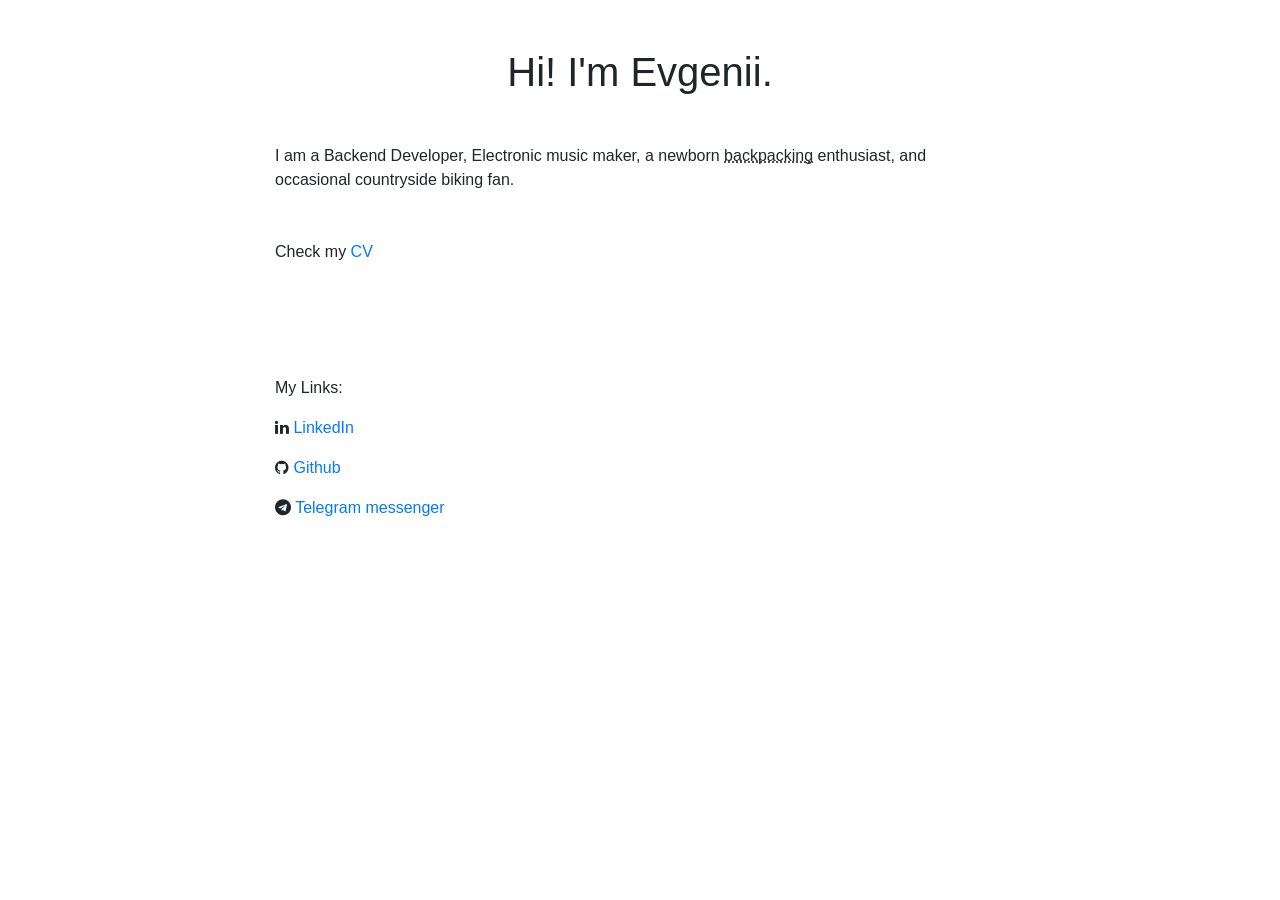
==== index.html @ 16bb4232 "Use nbsp" ====
<!doctype html>
<html lang="en">

<head>
    <!-- Required meta tags -->
    <meta charset="utf-8">
    <meta name="viewport" content="width=device-width, initial-scale=1, shrink-to-fit=no">

    <!-- Bootstrap CSS -->
    <link rel="stylesheet" href="https://cdn.jsdelivr.net/npm/bootstrap@4.5.3/dist/css/bootstrap.min.css"
        integrity="sha384-TX8t27EcRE3e/ihU7zmQxVncDAy5uIKz4rEkgIXeMed4M0jlfIDPvg6uqKI2xXr2" crossorigin="anonymous">

    <!-- Font-Awesome -->
    <link rel="stylesheet" href="https://cdnjs.cloudflare.com/ajax/libs/font-awesome/4.7.0/css/font-awesome.min.css">

    <title>Iamthen0ise Home Page</title>
</head>

<body>

    <!-- Page Content -->
    <div class="container">
        <div class="row">
            <div class="col-md-8 col-sm-12 offset-md-2">
                <h1 class="text-center mt-5">Hi! I'm Evgenii.</h1>
                <p class="mt-5">I am a Backend Developer, Electronic music maker, a newborn <abbr
                        title="Backpacking is an adventure that blends hiking with backcountry camping.">
                        backpacking</abbr> enthusiast, and occasional countryside biking fan.</p>
                <p class="mt-5">Check my <a href="docs/Uvarov_CV_en.pdf">CV</a></p>
            </div>
            <div class="col-md-8 col-sm-12 offset-md-2 text-left">
                <span>
                    <p class="mt-5 pt-5">My Links:</p>
                    <p>
                        <i class="fa fa-linkedin"></i><a href="https://www.linkedin.com/in/eugene-uvarov-30409029/">&nbsp;LinkedIn</a></p>
                    </p>
                    <p>
                        <i class="fa fa-github"></i><a href="https://github.com/iamthen0ise">&nbsp;Github</a>
                    </p>
               
                    <p>
                        <i class="fa fa-telegram"></i><a href="https://t.me/ultranoise">&nbsp;Telegram messenger</a></p>
                    </p>
                </span>
            </div>
        </div>
    </div>

    <script src="https://code.jquery.com/jquery-3.5.1.slim.min.js"
        integrity="sha384-DfXdz2htPH0lsSSs5nCTpuj/zy4C+OGpamoFVy38MVBnE+IbbVYUew+OrCXaRkfj"
        crossorigin="anonymous"></script>
    <script src="https://cdn.jsdelivr.net/npm/bootstrap@4.5.3/dist/js/bootstrap.bundle.min.js"
        integrity="sha384-ho+j7jyWK8fNQe+A12Hb8AhRq26LrZ/JpcUGGOn+Y7RsweNrtN/tE3MoK7ZeZDyx"
        crossorigin="anonymous"></script>
</body>

</html>
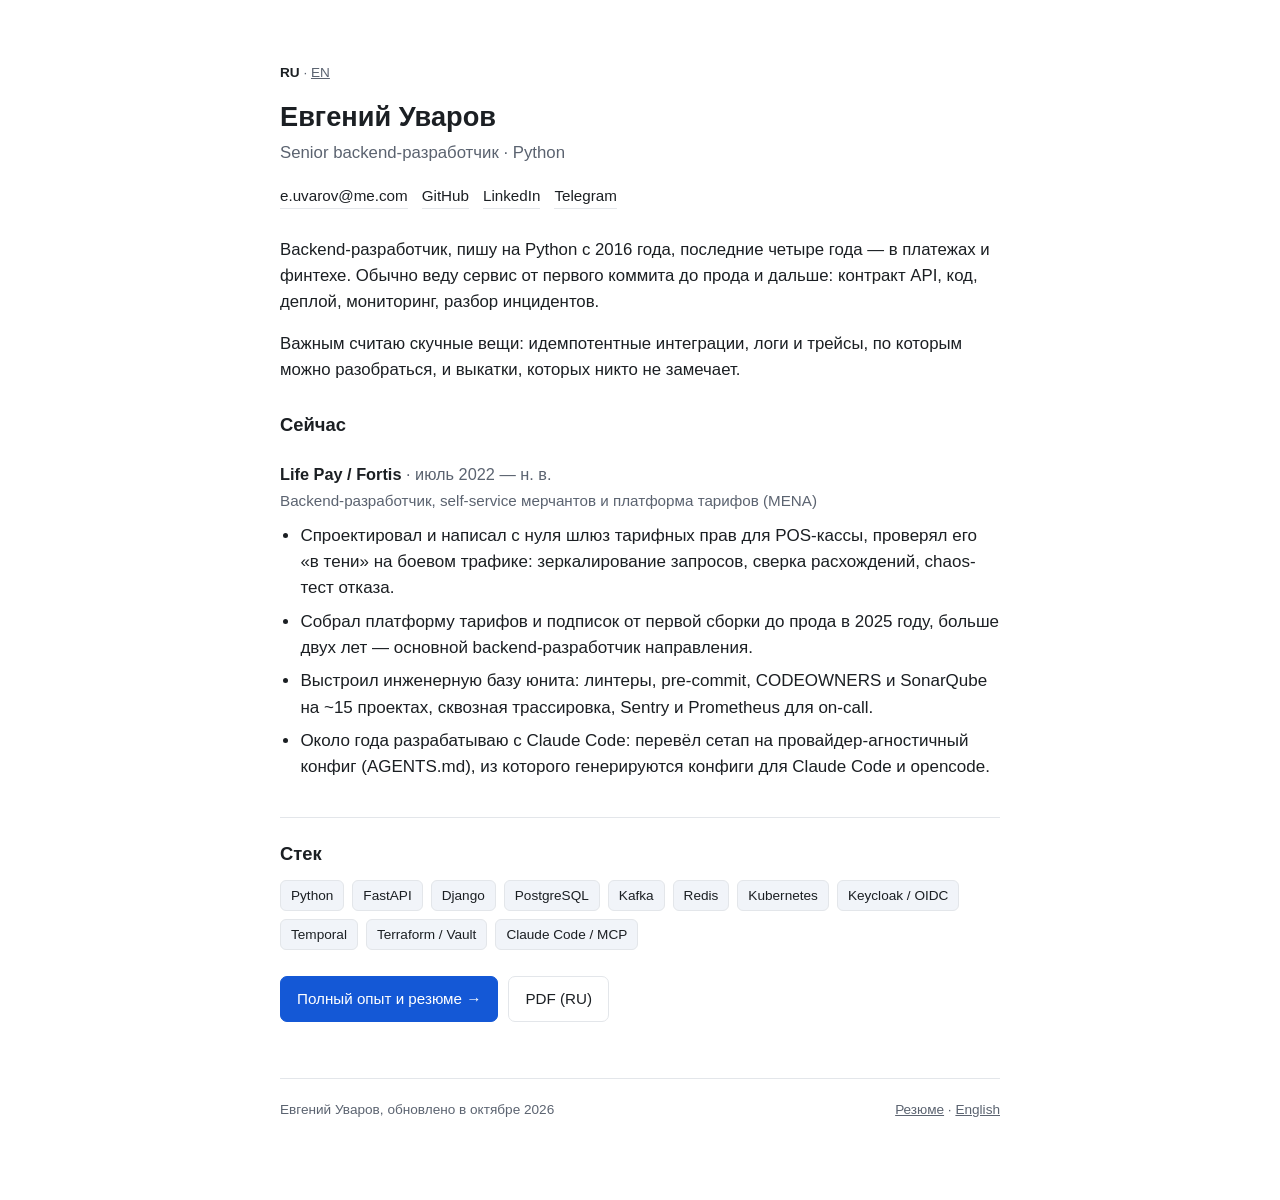
==== commit 3074d1ff: "Update cv" ====
--- a/index.html
+++ b/index.html
@@ -1,57 +1,86 @@
 <!doctype html>
-<html lang="en">
+<html lang="ru">
+<head>
+<meta charset="utf-8">
+<meta name="viewport" content="width=device-width, initial-scale=1">
+<title>Евгений Уваров — Senior backend-разработчик (Python)</title>
+<meta name="description" content="Евгений Уваров — senior backend-разработчик на Python, 10+ лет, последние 4 года в платежах и финтехе (Life Pay / Fortis). FastAPI, Django, PostgreSQL, Kafka, Kubernetes.">
+<link rel="canonical" href="https://iamthen0ise.github.io/">
+<link rel="alternate" hreflang="ru" href="https://iamthen0ise.github.io/">
+<link rel="alternate" hreflang="en" href="https://iamthen0ise.github.io/en/">
+<link rel="alternate" hreflang="x-default" href="https://iamthen0ise.github.io/">
+<meta property="og:type" content="profile">
+<meta property="og:title" content="Евгений Уваров — Senior backend-разработчик (Python)">
+<meta property="og:description" content="10+ лет на Python, последние 4 года — платежи и финтех. FastAPI, Django, PostgreSQL, Kafka, Kubernetes.">
+<meta property="og:url" content="https://iamthen0ise.github.io/">
+<meta name="twitter:card" content="summary">
+<link rel="stylesheet" href="assets/style.css">
+<script type="application/ld+json">
+{
+  "@context": "https://schema.org",
+  "@type": "Person",
+  "name": "Evgenii Uvarov",
+  "alternateName": "Евгений Уваров",
+  "jobTitle": "Senior Backend Developer (Python)",
+  "email": "mailto:e.uvarov@me.com",
+  "url": "https://iamthen0ise.github.io/",
+  "sameAs": [
+    "https://github.com/iamthen0ise",
+    "https://www.linkedin.com/in/eugene-uvarov-30409029/",
+    "https://t.me/evgenii_uvarov_dev"
+  ],
+  "knowsAbout": ["Python", "FastAPI", "Django", "PostgreSQL", "Kafka", "Kubernetes", "Keycloak", "Temporal"]
+}
+</script>
+</head>
+<body>
+<div class="wrap">
 
-<head>
-    <!-- Required meta tags -->
-    <meta charset="utf-8">
-    <meta name="viewport" content="width=device-width, initial-scale=1, shrink-to-fit=no">
+  <p class="lang-switch"><a href="/" aria-current="true">RU</a> · <a href="/en/">EN</a></p>
 
-    <!-- Bootstrap CSS -->
-    <link rel="stylesheet" href="https://cdn.jsdelivr.net/npm/bootstrap@4.5.3/dist/css/bootstrap.min.css"
-        integrity="sha384-TX8t27EcRE3e/ihU7zmQxVncDAy5uIKz4rEkgIXeMed4M0jlfIDPvg6uqKI2xXr2" crossorigin="anonymous">
+  <header class="page-head">
+    <h1>Евгений Уваров</h1>
+    <p class="role">Senior backend-разработчик · Python</p>
+  </header>
 
-    <!-- Font-Awesome -->
-    <link rel="stylesheet" href="https://cdnjs.cloudflare.com/ajax/libs/font-awesome/4.7.0/css/font-awesome.min.css">
+  <nav class="contacts" aria-label="Контакты">
+    <a href="mailto:e.uvarov@me.com">e.uvarov@me.com</a>
+    <a href="https://github.com/iamthen0ise">GitHub</a>
+    <a href="https://www.linkedin.com/in/eugene-uvarov-30409029/">LinkedIn</a>
+    <a href="https://t.me/evgenii_uvarov_dev">Telegram</a>
+  </nav>
 
-    <title>Iamthen0ise Home Page</title>
-</head>
+  <main>
+    <p class="lede">Backend-разработчик, пишу на Python с 2016 года, последние четыре года — в платежах и финтехе. Обычно веду сервис от первого коммита до прода и дальше: контракт API, код, деплой, мониторинг, разбор инцидентов.</p>
+    <p class="lede">Важным считаю скучные вещи: идемпотентные интеграции, логи и трейсы, по которым можно разобраться, и выкатки, которых никто не замечает.</p>
 
-<body>
+    <h2>Сейчас</h2>
+    <h3>Life Pay / Fortis <span class="dates">· июль 2022 — н. в.</span></h3>
+    <p class="role">Backend-разработчик, self-service мерчантов и платформа тарифов (MENA)</p>
+    <ul class="bullets">
+      <li>Спроектировал и написал с нуля шлюз тарифных прав для POS-кассы, проверял его «в тени» на боевом трафике: зеркалирование запросов, сверка расхождений, chaos-тест отказа.</li>
+      <li>Собрал платформу тарифов и подписок от первой сборки до прода в 2025 году, больше двух лет — основной backend-разработчик направления.</li>
+      <li>Выстроил инженерную базу юнита: линтеры, pre-commit, CODEOWNERS и SonarQube на ~15 проектах, сквозная трассировка, Sentry и Prometheus для on-call.</li>
+      <li class="print-trim">Около года разрабатываю с Claude Code: перевёл сетап на провайдер-агностичный конфиг (AGENTS.md), из которого генерируются конфиги для Claude Code и opencode.</li>
+    </ul>
 
-    <!-- Page Content -->
-    <div class="container">
-        <div class="row">
-            <div class="col-md-8 col-sm-12 offset-md-2">
-                <h1 class="text-center mt-5">Hi! I'm Evgenii.</h1>
-                <p class="mt-5">I am a Backend Developer, Electronic music maker, a newborn <abbr
-                        title="Backpacking is an adventure that blends hiking with backcountry camping.">
-                        backpacking</abbr> enthusiast, and occasional countryside biking fan.</p>
-                <p class="mt-5">Check my <a href="docs/Uvarov_CV_en.pdf">CV</a></p>
-            </div>
-            <div class="col-md-8 col-sm-12 offset-md-2 text-left">
-                <span>
-                    <p class="mt-5 pt-5">My Links:</p>
-                    <p>
-                        <i class="fa fa-linkedin"></i><a href="https://www.linkedin.com/in/eugene-uvarov-30409029/">&nbsp;LinkedIn</a></p>
-                    </p>
-                    <p>
-                        <i class="fa fa-github"></i><a href="https://github.com/iamthen0ise">&nbsp;Github</a>
-                    </p>
-               
-                    <p>
-                        <i class="fa fa-telegram"></i><a href="https://t.me/ultranoise">&nbsp;Telegram messenger</a></p>
-                    </p>
-                </span>
-            </div>
-        </div>
+    <h2>Стек</h2>
+    <ul class="tags">
+      <li>Python</li><li>FastAPI</li><li>Django</li><li>PostgreSQL</li><li>Kafka</li><li>Redis</li>
+      <li>Kubernetes</li><li>Keycloak / OIDC</li><li>Temporal</li><li>Terraform / Vault</li><li>Claude Code / MCP</li>
+    </ul>
+
+    <div class="cta-row">
+      <a class="btn primary" href="/cv/">Полный опыт и резюме →</a>
+      <a class="btn" href="/docs/Uvarov_CV_ru.pdf">PDF (RU)</a>
     </div>
+  </main>
 
-    <script src="https://code.jquery.com/jquery-3.5.1.slim.min.js"
-        integrity="sha384-DfXdz2htPH0lsSSs5nCTpuj/zy4C+OGpamoFVy38MVBnE+IbbVYUew+OrCXaRkfj"
-        crossorigin="anonymous"></script>
-    <script src="https://cdn.jsdelivr.net/npm/bootstrap@4.5.3/dist/js/bootstrap.bundle.min.js"
-        integrity="sha384-ho+j7jyWK8fNQe+A12Hb8AhRq26LrZ/JpcUGGOn+Y7RsweNrtN/tE3MoK7ZeZDyx"
-        crossorigin="anonymous"></script>
+  <footer class="page-foot">
+    <span>Евгений Уваров, обновлено в октябре 2026</span>
+    <nav><a href="/cv/">Резюме</a> · <a href="/en/">English</a></nav>
+  </footer>
+
+</div>
 </body>
-
 </html>
--- a/assets/style.css
+++ b/assets/style.css
@@ -0,0 +1,267 @@
+/* Evgenii Uvarov — resume site. Plain, semantic, print-friendly. */
+
+:root {
+  --bg: #ffffff;
+  --fg: #1b1f23;
+  --muted: #5b6370;
+  --accent: #1458d6;
+  --border: #e3e6ea;
+  --tag-bg: #f1f4f9;
+  --stack-fg: #556070;
+  --max-width: 760px;
+  --mono: "SF Mono", "Consolas", "Menlo", "Liberation Mono", monospace;
+  --sans: -apple-system, BlinkMacSystemFont, "Segoe UI", Roboto, "Helvetica Neue", Arial, sans-serif;
+}
+
+@media (prefers-color-scheme: dark) {
+  :root {
+    --bg: #15171a;
+    --fg: #e7e9ec;
+    --muted: #9aa3ad;
+    --accent: #6ea2ff;
+    --border: #2a2e33;
+    --tag-bg: #1f2227;
+    --stack-fg: #8b94a0;
+    --btn-primary-fg: #0b1220;
+  }
+}
+
+* { box-sizing: border-box; }
+
+html { -webkit-text-size-adjust: 100%; }
+
+body {
+  margin: 0;
+  padding: 0;
+  background: var(--bg);
+  color: var(--fg);
+  font-family: var(--sans);
+  line-height: 1.55;
+  font-size: 17px;
+}
+
+.wrap {
+  max-width: var(--max-width);
+  margin: 0 auto;
+  padding: 48px 20px 80px;
+}
+
+header.page-head h1 {
+  font-size: 1.7rem;
+  margin: 0 0 2px;
+}
+
+header.page-head p.role {
+  margin: 0 0 18px;
+  color: var(--muted);
+  font-size: 1.05rem;
+}
+
+nav.contacts {
+  display: flex;
+  flex-wrap: wrap;
+  gap: 14px;
+  margin: 0 0 28px;
+  padding: 0;
+  list-style: none;
+  font-size: 0.95rem;
+}
+
+nav.contacts a {
+  color: var(--fg);
+  text-decoration: none;
+  border-bottom: 1px solid var(--border);
+}
+
+nav.contacts a:hover { border-color: var(--accent); color: var(--accent); }
+
+.lang-switch {
+  font-size: 0.85rem;
+  color: var(--muted);
+}
+.lang-switch a { color: inherit; text-decoration: underline; }
+.lang-switch a[aria-current="true"] { color: var(--fg); font-weight: 600; text-decoration: none; }
+
+main p.lede {
+  font-size: 1.05rem;
+  margin: 0 0 16px;
+}
+
+main p.note {
+  color: var(--muted);
+}
+
+h2 {
+  font-size: 1.15rem;
+  margin: 36px 0 12px;
+  border-top: 1px solid var(--border);
+  padding-top: 22px;
+}
+
+main > h2:first-of-type { border-top: none; padding-top: 0; margin-top: 28px; }
+
+h3 {
+  font-size: 1.02rem;
+  margin: 22px 0 2px;
+}
+
+h3 .dates {
+  color: var(--muted);
+  font-weight: 400;
+}
+
+h3 + p.role {
+  margin: 0 0 10px;
+  color: var(--muted);
+  font-style: normal;
+  font-size: 0.95rem;
+}
+
+h4 {
+  font-size: 0.95rem;
+  margin: 16px 0 6px;
+  color: var(--fg);
+}
+
+h4 .dates { color: var(--muted); font-weight: 400; }
+
+ul.bullets {
+  margin: 0 0 8px;
+  padding-left: 1.2em;
+}
+
+ul.bullets li {
+  margin-bottom: 7px;
+}
+
+p.stack {
+  font-family: var(--mono);
+  font-size: 0.82rem;
+  color: var(--stack-fg);
+  margin: 10px 0 4px;
+  line-height: 1.5;
+}
+
+p.stack b { font-family: var(--sans); font-weight: 600; color: var(--muted); }
+
+ul.tags {
+  display: flex;
+  flex-wrap: wrap;
+  gap: 8px;
+  padding: 0;
+  margin: 0 0 8px;
+  list-style: none;
+}
+
+ul.tags li {
+  background: var(--tag-bg);
+  border: 1px solid var(--border);
+  border-radius: 6px;
+  padding: 4px 10px;
+  font-size: 0.85rem;
+  color: var(--fg);
+}
+
+dl.skills { margin: 0; }
+dl.skills dt {
+  font-weight: 600;
+  margin-top: 12px;
+  font-size: 0.92rem;
+}
+dl.skills dd {
+  margin: 2px 0 0;
+  color: var(--muted);
+  font-size: 0.92rem;
+}
+
+.cta-row {
+  display: flex;
+  flex-wrap: wrap;
+  gap: 10px;
+  margin: 26px 0 8px;
+}
+
+.btn {
+  display: inline-block;
+  padding: 10px 16px;
+  border-radius: 7px;
+  text-decoration: none;
+  font-size: 0.95rem;
+  border: 1px solid var(--border);
+  color: var(--fg);
+}
+
+.btn.primary {
+  background: var(--accent);
+  border-color: var(--accent);
+  color: var(--btn-primary-fg, #fff);
+}
+
+.btn.primary:hover { opacity: 0.9; }
+.btn:not(.primary):hover { border-color: var(--accent); color: var(--accent); }
+
+footer.page-foot {
+  margin-top: 56px;
+  padding-top: 20px;
+  border-top: 1px solid var(--border);
+  color: var(--muted);
+  font-size: 0.85rem;
+  display: flex;
+  justify-content: space-between;
+  flex-wrap: wrap;
+  gap: 10px;
+}
+
+footer.page-foot a { color: inherit; }
+
+a { color: var(--accent); }
+
+@media (max-width: 480px) {
+  body { font-size: 16px; }
+  .wrap { padding: 32px 16px 56px; }
+  footer.page-foot { flex-direction: column; }
+}
+
+/* Hide secondary bullets when printing to shorten the PDF. Currently still
+   lands around 4 pages for this much experience; mark more .print-trim
+   candidates in the HTML if a hard 3-page cap is required. */
+@media print {
+  .print-trim { display: none !important; }
+}
+
+@media print {
+  @page { size: A4; margin: 15mm 18mm; }
+
+  body { font-size: 10.5pt; line-height: 1.32; color: #000; background: #fff; }
+
+  .lang-switch, .cta-row, .no-print, footer.page-foot nav { display: none !important; }
+
+  nav.contacts { font-size: 9.5pt; margin-bottom: 14pt; }
+  nav.contacts a { border-bottom: none; }
+
+  h1 { font-size: 16pt; }
+  h2 { font-size: 12pt; border-top: none; margin: 14pt 0 6pt; padding-top: 0; }
+  main > h2:first-of-type { margin-top: 10pt; }
+  h3 { font-size: 10.5pt; margin: 10pt 0 1pt; }
+  h4 { font-size: 10pt; margin: 7pt 0 3pt; }
+  h3 + p.role { margin-bottom: 3pt; }
+
+  ul.bullets li { margin-bottom: 3pt; break-inside: avoid; }
+
+  h3, h4 { break-after: avoid; }
+  h3 + p.role { break-before: avoid; }
+
+  .company-block.compact {
+    break-inside: avoid;
+  }
+
+  p.stack {
+    -webkit-print-color-adjust: exact;
+    print-color-adjust: exact;
+  }
+
+  dl.skills dt, dl.skills dd { font-size: 9.5pt; }
+
+  a { color: #000; text-decoration: none; }
+  header.page-head p.role { color: #333; }
+}
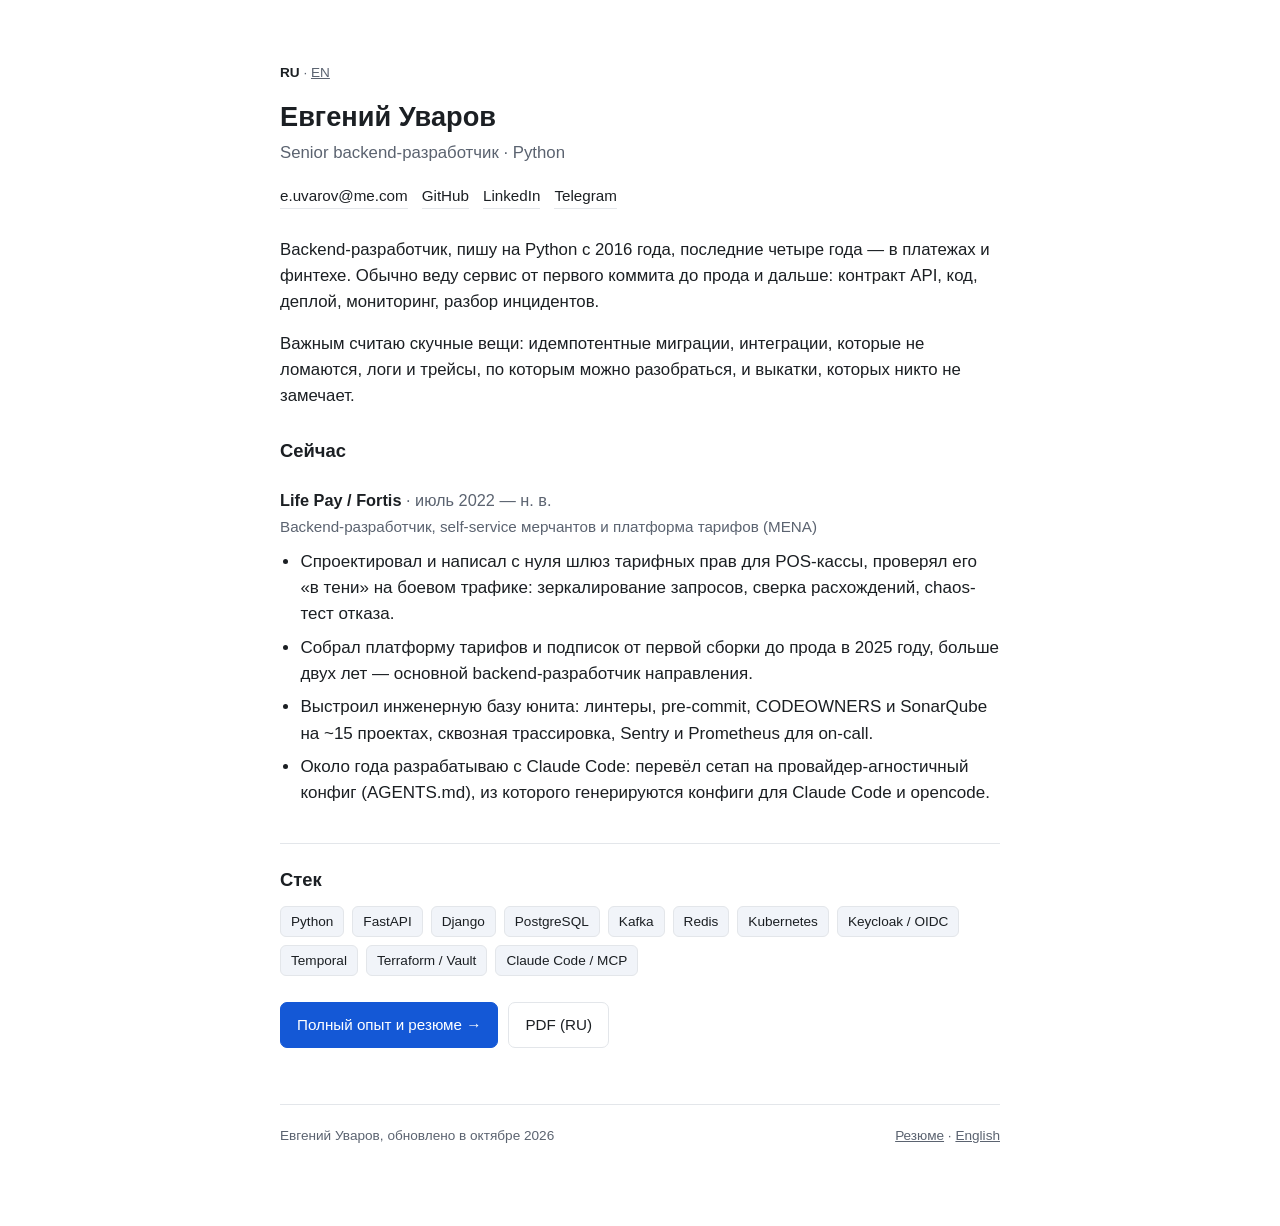
==== commit 6b4c16f2: "Update cv" ====
--- a/index.html
+++ b/index.html
@@ -52,7 +52,7 @@
 
   <main>
     <p class="lede">Backend-разработчик, пишу на Python с 2016 года, последние четыре года — в платежах и финтехе. Обычно веду сервис от первого коммита до прода и дальше: контракт API, код, деплой, мониторинг, разбор инцидентов.</p>
-    <p class="lede">Важным считаю скучные вещи: идемпотентные интеграции, логи и трейсы, по которым можно разобраться, и выкатки, которых никто не замечает.</p>
+    <p class="lede">Важным считаю скучные вещи: идемпотентные миграции, интеграции, которые не ломаются, логи и трейсы, по которым можно разобраться, и выкатки, которых никто не замечает.</p>
 
     <h2>Сейчас</h2>
     <h3>Life Pay / Fortis <span class="dates">· июль 2022 — н. в.</span></h3>
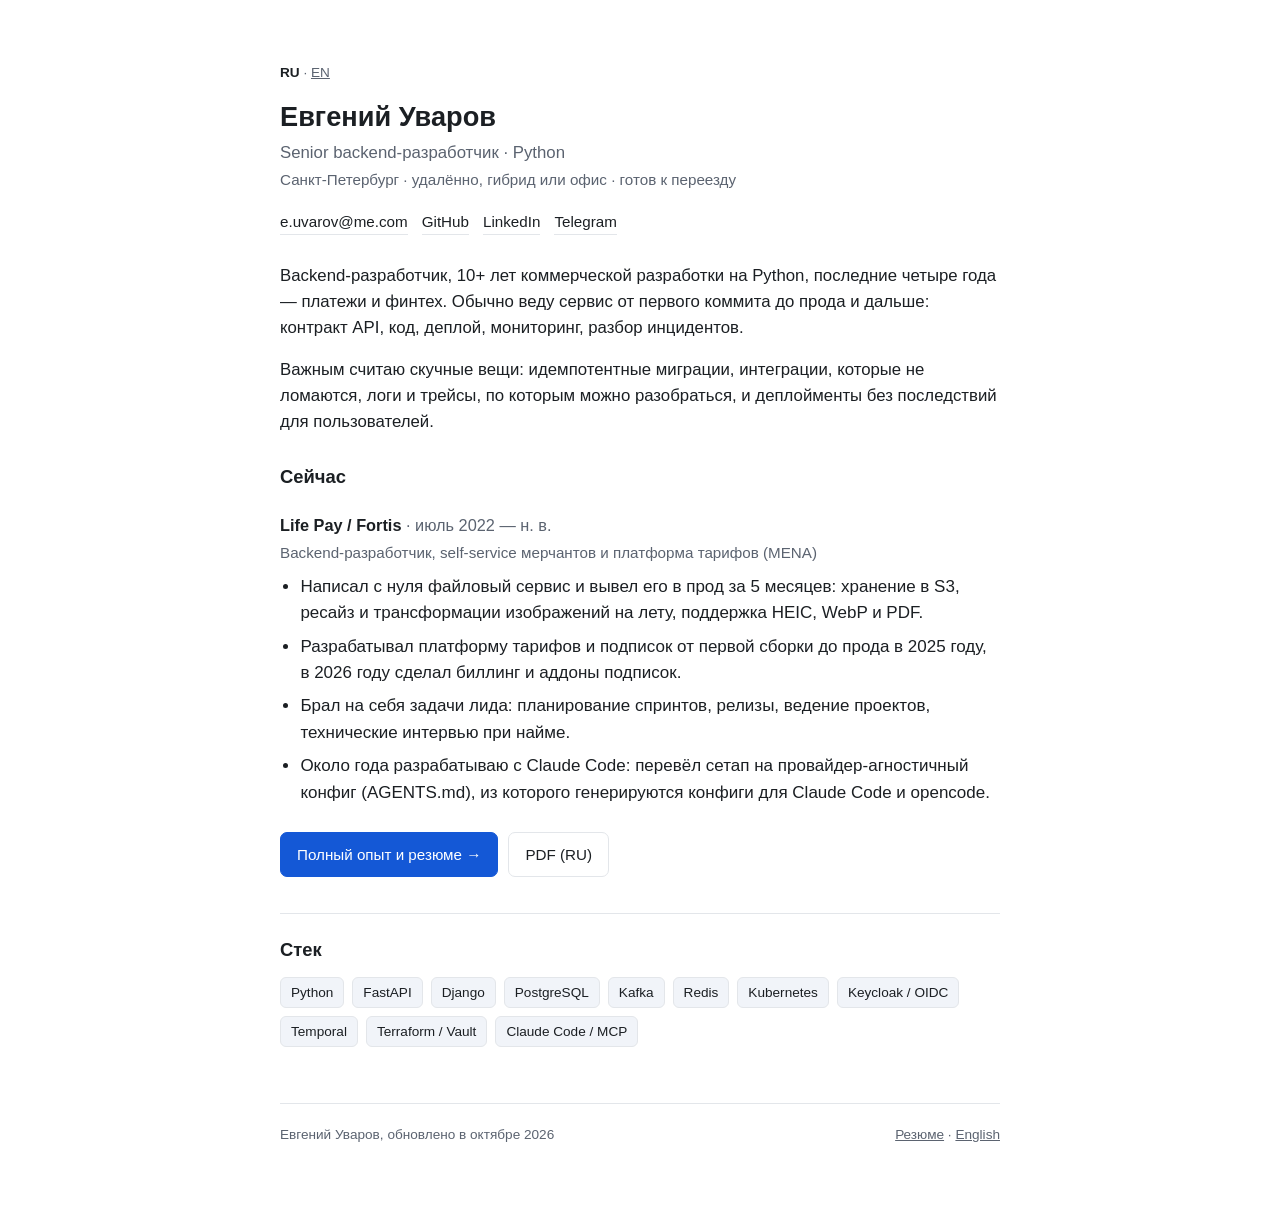
==== commit 8ffdc2f9: "Update cv" ====
--- a/index.html
+++ b/index.html
@@ -4,14 +4,14 @@
 <meta charset="utf-8">
 <meta name="viewport" content="width=device-width, initial-scale=1">
 <title>Евгений Уваров — Senior backend-разработчик (Python)</title>
-<meta name="description" content="Евгений Уваров — senior backend-разработчик на Python, 10+ лет, последние 4 года в платежах и финтехе (Life Pay / Fortis). FastAPI, Django, PostgreSQL, Kafka, Kubernetes.">
+<meta name="description" content="Евгений Уваров — senior backend-разработчик на Python, 10+ лет коммерческой разработки, последние 4 года — платежи и финтех (Life Pay / Fortis). FastAPI, Django, PostgreSQL, Kafka, Kubernetes.">
 <link rel="canonical" href="https://iamthen0ise.github.io/">
 <link rel="alternate" hreflang="ru" href="https://iamthen0ise.github.io/">
 <link rel="alternate" hreflang="en" href="https://iamthen0ise.github.io/en/">
 <link rel="alternate" hreflang="x-default" href="https://iamthen0ise.github.io/">
 <meta property="og:type" content="profile">
 <meta property="og:title" content="Евгений Уваров — Senior backend-разработчик (Python)">
-<meta property="og:description" content="10+ лет на Python, последние 4 года — платежи и финтех. FastAPI, Django, PostgreSQL, Kafka, Kubernetes.">
+<meta property="og:description" content="10+ лет коммерческой разработки на Python, последние 4 года — платежи и финтех. FastAPI, Django, PostgreSQL, Kafka, Kubernetes.">
 <meta property="og:url" content="https://iamthen0ise.github.io/">
 <meta name="twitter:card" content="summary">
 <link rel="stylesheet" href="assets/style.css">
@@ -41,6 +41,7 @@
   <header class="page-head">
     <h1>Евгений Уваров</h1>
     <p class="role">Senior backend-разработчик · Python</p>
+    <p class="location">Санкт-Петербург · удалённо, гибрид или офис · готов к переезду</p>
   </header>
 
   <nav class="contacts" aria-label="Контакты">
@@ -51,29 +52,29 @@
   </nav>
 
   <main>
-    <p class="lede">Backend-разработчик, пишу на Python с 2016 года, последние четыре года — в платежах и финтехе. Обычно веду сервис от первого коммита до прода и дальше: контракт API, код, деплой, мониторинг, разбор инцидентов.</p>
-    <p class="lede">Важным считаю скучные вещи: идемпотентные миграции, интеграции, которые не ломаются, логи и трейсы, по которым можно разобраться, и выкатки, которых никто не замечает.</p>
+    <p class="lede">Backend-разработчик, 10+ лет коммерческой разработки на Python, последние четыре года — платежи и финтех. Обычно веду сервис от первого коммита до прода и дальше: контракт API, код, деплой, мониторинг, разбор инцидентов.</p>
+    <p class="lede">Важным считаю скучные вещи: идемпотентные миграции, интеграции, которые не ломаются, логи и трейсы, по которым можно разобраться, и деплойменты без последствий для пользователей.</p>
 
     <h2>Сейчас</h2>
     <h3>Life Pay / Fortis <span class="dates">· июль 2022 — н. в.</span></h3>
     <p class="role">Backend-разработчик, self-service мерчантов и платформа тарифов (MENA)</p>
     <ul class="bullets">
-      <li>Спроектировал и написал с нуля шлюз тарифных прав для POS-кассы, проверял его «в тени» на боевом трафике: зеркалирование запросов, сверка расхождений, chaos-тест отказа.</li>
-      <li>Собрал платформу тарифов и подписок от первой сборки до прода в 2025 году, больше двух лет — основной backend-разработчик направления.</li>
-      <li>Выстроил инженерную базу юнита: линтеры, pre-commit, CODEOWNERS и SonarQube на ~15 проектах, сквозная трассировка, Sentry и Prometheus для on-call.</li>
-      <li class="print-trim">Около года разрабатываю с Claude Code: перевёл сетап на провайдер-агностичный конфиг (AGENTS.md), из которого генерируются конфиги для Claude Code и opencode.</li>
+      <li>Написал с нуля файловый сервис и вывел его в прод за 5 месяцев: хранение в S3, ресайз и трансформации изображений на лету, поддержка HEIC, WebP и PDF.</li>
+      <li>Разрабатывал платформу тарифов и подписок от первой сборки до прода в 2025 году, в 2026 году сделал биллинг и аддоны подписок.</li>
+      <li>Брал на себя задачи лида: планирование спринтов, релизы, ведение проектов, технические интервью при найме.</li>
+      <li>Около года разрабатываю с Claude Code: перевёл сетап на провайдер-агностичный конфиг (AGENTS.md), из которого генерируются конфиги для Claude Code и opencode.</li>
     </ul>
+
+    <div class="cta-row">
+      <a class="btn primary" href="/cv/">Полный опыт и резюме →</a>
+      <a class="btn" href="/docs/Uvarov_CV_ru.pdf">PDF (RU)</a>
+    </div>
 
     <h2>Стек</h2>
     <ul class="tags">
       <li>Python</li><li>FastAPI</li><li>Django</li><li>PostgreSQL</li><li>Kafka</li><li>Redis</li>
       <li>Kubernetes</li><li>Keycloak / OIDC</li><li>Temporal</li><li>Terraform / Vault</li><li>Claude Code / MCP</li>
     </ul>
-
-    <div class="cta-row">
-      <a class="btn primary" href="/cv/">Полный опыт и резюме →</a>
-      <a class="btn" href="/docs/Uvarov_CV_ru.pdf">PDF (RU)</a>
-    </div>
   </main>
 
   <footer class="page-foot">
--- a/assets/style.css
+++ b/assets/style.css
@@ -57,6 +57,14 @@
   font-size: 1.05rem;
 }
 
+header.page-head p.role:has(+ p.location) { margin-bottom: 2px; }
+
+header.page-head p.location {
+  margin: 0 0 18px;
+  color: var(--muted);
+  font-size: 0.95rem;
+}
+
 nav.contacts {
   display: flex;
   flex-wrap: wrap;
@@ -263,5 +271,5 @@
   dl.skills dt, dl.skills dd { font-size: 9.5pt; }
 
   a { color: #000; text-decoration: none; }
-  header.page-head p.role { color: #333; }
-}
+  header.page-head p.role, header.page-head p.location { color: #333; }
+}
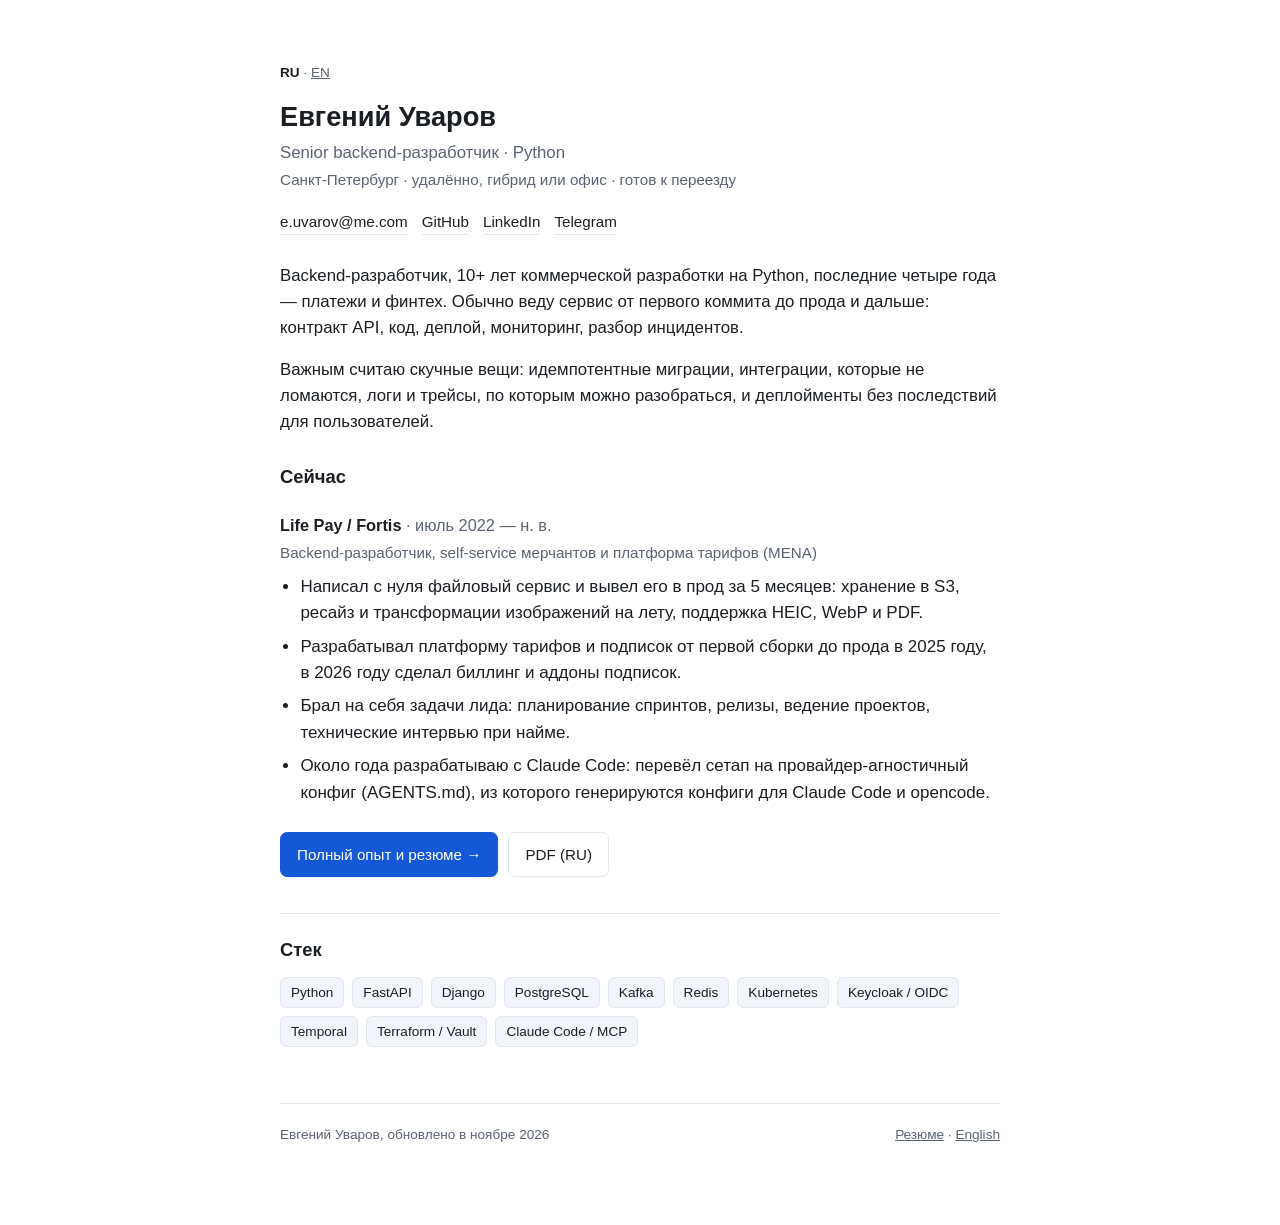
==== commit cdf654d1: "Fix canonical domain, add SEO/AI metadata, tighten CV copy - Point canonical, og:url, hreflang, site" ====
--- a/index.html
+++ b/index.html
@@ -3,35 +3,99 @@
 <head>
 <meta charset="utf-8">
 <meta name="viewport" content="width=device-width, initial-scale=1">
-<title>Евгений Уваров — Senior backend-разработчик (Python)</title>
+<title>Евгений Уваров — Senior Python backend-разработчик, платежи и финтех</title>
 <meta name="description" content="Евгений Уваров — senior backend-разработчик на Python, 10+ лет коммерческой разработки, последние 4 года — платежи и финтех (Life Pay / Fortis). FastAPI, Django, PostgreSQL, Kafka, Kubernetes.">
-<link rel="canonical" href="https://iamthen0ise.github.io/">
-<link rel="alternate" hreflang="ru" href="https://iamthen0ise.github.io/">
-<link rel="alternate" hreflang="en" href="https://iamthen0ise.github.io/en/">
-<link rel="alternate" hreflang="x-default" href="https://iamthen0ise.github.io/">
+<link rel="canonical" href="https://euvarov.me/">
+<link rel="alternate" hreflang="ru" href="https://euvarov.me/">
+<link rel="alternate" hreflang="en" href="https://euvarov.me/en/">
+<link rel="alternate" hreflang="x-default" href="https://euvarov.me/">
 <meta property="og:type" content="profile">
-<meta property="og:title" content="Евгений Уваров — Senior backend-разработчик (Python)">
+<meta property="og:title" content="Евгений Уваров — Senior Python backend-разработчик, платежи и финтех">
 <meta property="og:description" content="10+ лет коммерческой разработки на Python, последние 4 года — платежи и финтех. FastAPI, Django, PostgreSQL, Kafka, Kubernetes.">
-<meta property="og:url" content="https://iamthen0ise.github.io/">
-<meta name="twitter:card" content="summary">
+<meta property="og:url" content="https://euvarov.me/">
+<meta property="og:locale" content="ru_RU">
+<meta property="og:image" content="https://euvarov.me/assets/og-ru.png">
+<meta property="og:image:width" content="1200">
+<meta property="og:image:height" content="630">
+<meta property="og:image:alt" content="Евгений Уваров — Senior backend-разработчик (Python), платежи и финтех">
+<meta name="twitter:card" content="summary_large_image">
+<meta name="twitter:image" content="https://euvarov.me/assets/og-ru.png">
+<meta name="author" content="Евгений Уваров">
+<meta name="robots" content="index, follow, max-image-preview:large, max-snippet:-1">
+<link rel="icon" href="/favicon.ico" sizes="48x48">
+<link rel="icon" href="/favicon.svg" type="image/svg+xml">
+<link rel="apple-touch-icon" href="/apple-touch-icon.png">
+<link rel="me" href="https://github.com/iamthen0ise">
+<link rel="me" href="https://www.linkedin.com/in/eugene-uvarov-30409029/">
 <link rel="stylesheet" href="assets/style.css">
 <script type="application/ld+json">
 {
   "@context": "https://schema.org",
-  "@type": "Person",
-  "name": "Evgenii Uvarov",
-  "alternateName": "Евгений Уваров",
-  "jobTitle": "Senior Backend Developer (Python)",
-  "email": "mailto:e.uvarov@me.com",
-  "url": "https://iamthen0ise.github.io/",
-  "sameAs": [
-    "https://github.com/iamthen0ise",
-    "https://www.linkedin.com/in/eugene-uvarov-30409029/",
-    "https://t.me/evgenii_uvarov_dev"
-  ],
-  "knowsAbout": ["Python", "FastAPI", "Django", "PostgreSQL", "Kafka", "Kubernetes", "Keycloak", "Temporal"]
+  "@graph": [
+    {
+      "@type": "ProfilePage",
+      "@id": "https://euvarov.me/#profilepage",
+      "url": "https://euvarov.me/",
+      "name": "Евгений Уваров — Senior Python backend-разработчик, платежи и финтех",
+      "inLanguage": "ru",
+      "dateModified": "2026-11-01",
+      "mainEntity": {
+        "@id": "https://euvarov.me/#person"
+      }
+    },
+    {
+      "@type": "Person",
+      "@id": "https://euvarov.me/#person",
+      "name": "Евгений Уваров",
+      "alternateName": [
+        "Evgenii Uvarov",
+        "Eugene Uvarov"
+      ],
+      "url": "https://euvarov.me/",
+      "jobTitle": "Senior backend-разработчик (Python)",
+      "description": "Senior backend-разработчик на Python, 10+ лет коммерческой разработки, последние 4 года — платежи и финтех (Life Pay / Fortis). Санкт-Петербург.",
+      "email": "mailto:e.uvarov@me.com",
+      "address": {
+        "@type": "PostalAddress",
+        "addressLocality": "Санкт-Петербург",
+        "addressCountry": "RU"
+      },
+      "worksFor": {
+        "@type": "Organization",
+        "name": "Life Pay / Fortis"
+      },
+      "alumniOf": {
+        "@type": "EducationalOrganization",
+        "name": "Академия социального управления"
+      },
+      "knowsAbout": [
+        "Python",
+        "FastAPI",
+        "Django",
+        "PostgreSQL",
+        "Kafka",
+        "Kubernetes",
+        "Keycloak",
+        "Temporal",
+        "Payment processing",
+        "Online acquiring",
+        "Fintech"
+      ],
+      "knowsLanguage": [
+        "ru",
+        "en"
+      ],
+      "sameAs": [
+        "https://github.com/iamthen0ise",
+        "https://www.linkedin.com/in/eugene-uvarov-30409029/",
+        "https://t.me/evgenii_uvarov_dev"
+      ]
+    }
+  ]
 }
 </script>
+<script>window.va = window.va || function () { (window.vaq = window.vaq || []).push(arguments); };</script>
+<script defer src="/_vercel/insights/script.js"></script>
 </head>
 <body>
 <div class="wrap">
@@ -78,7 +142,7 @@
   </main>
 
   <footer class="page-foot">
-    <span>Евгений Уваров, обновлено в октябре 2026</span>
+    <span>Евгений Уваров, обновлено в <time class="updated" datetime="2026-11">ноябре 2026</time></span>
     <nav><a href="/cv/">Резюме</a> · <a href="/en/">English</a></nav>
   </footer>
 
--- a/assets/style.css
+++ b/assets/style.css
@@ -189,6 +189,8 @@
   margin: 26px 0 8px;
 }
 
+.cta-row.cta-top { margin: -14px 0 28px; }
+
 .btn {
   display: inline-block;
   padding: 10px 16px;
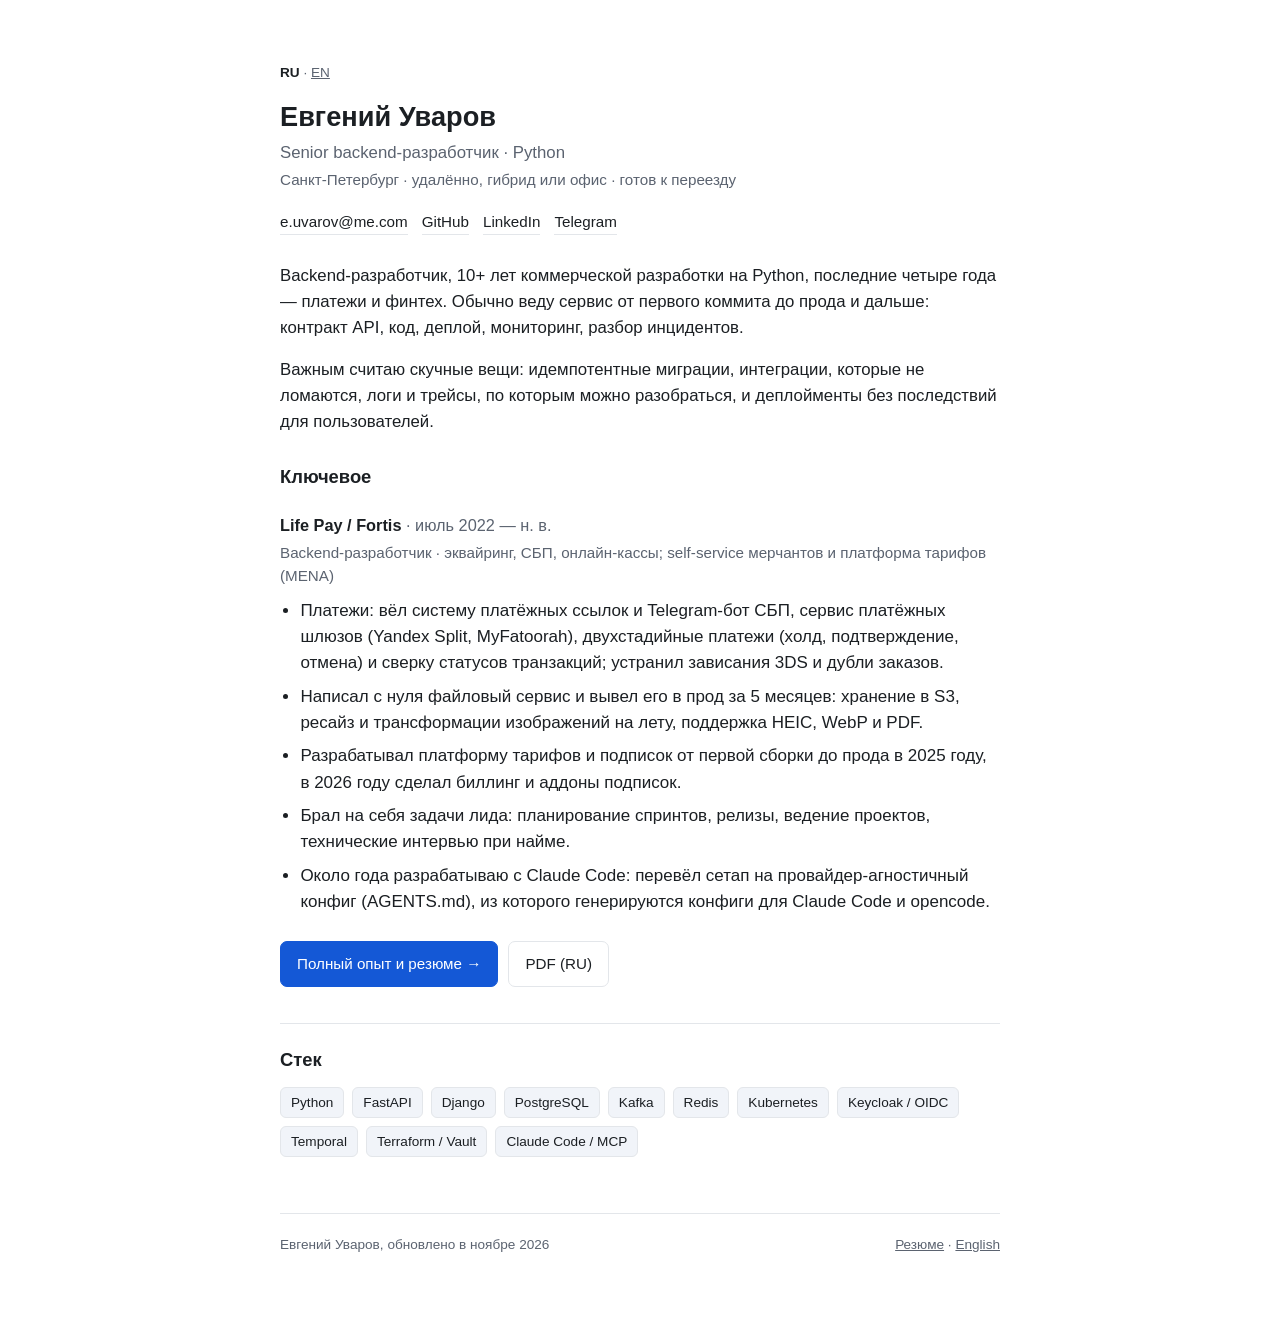
==== commit 774e9f57: "Landing: add payments highlight first, rename section to Ключевое/Highlights Co-Authored-By: Claude " ====
--- a/index.html
+++ b/index.html
@@ -119,10 +119,11 @@
     <p class="lede">Backend-разработчик, 10+ лет коммерческой разработки на Python, последние четыре года — платежи и финтех. Обычно веду сервис от первого коммита до прода и дальше: контракт API, код, деплой, мониторинг, разбор инцидентов.</p>
     <p class="lede">Важным считаю скучные вещи: идемпотентные миграции, интеграции, которые не ломаются, логи и трейсы, по которым можно разобраться, и деплойменты без последствий для пользователей.</p>
 
-    <h2>Сейчас</h2>
+    <h2>Ключевое</h2>
     <h3>Life Pay / Fortis <span class="dates">· июль 2022 — н. в.</span></h3>
-    <p class="role">Backend-разработчик, self-service мерчантов и платформа тарифов (MENA)</p>
+    <p class="role">Backend-разработчик · эквайринг, СБП, онлайн-кассы; self-service мерчантов и платформа тарифов (MENA)</p>
     <ul class="bullets">
+      <li>Платежи: вёл систему платёжных ссылок и Telegram-бот СБП, сервис платёжных шлюзов (Yandex Split, MyFatoorah), двухстадийные платежи (холд, подтверждение, отмена) и сверку статусов транзакций; устранил зависания 3DS и дубли заказов.</li>
       <li>Написал с нуля файловый сервис и вывел его в прод за 5 месяцев: хранение в S3, ресайз и трансформации изображений на лету, поддержка HEIC, WebP и PDF.</li>
       <li>Разрабатывал платформу тарифов и подписок от первой сборки до прода в 2025 году, в 2026 году сделал биллинг и аддоны подписок.</li>
       <li>Брал на себя задачи лида: планирование спринтов, релизы, ведение проектов, технические интервью при найме.</li>
